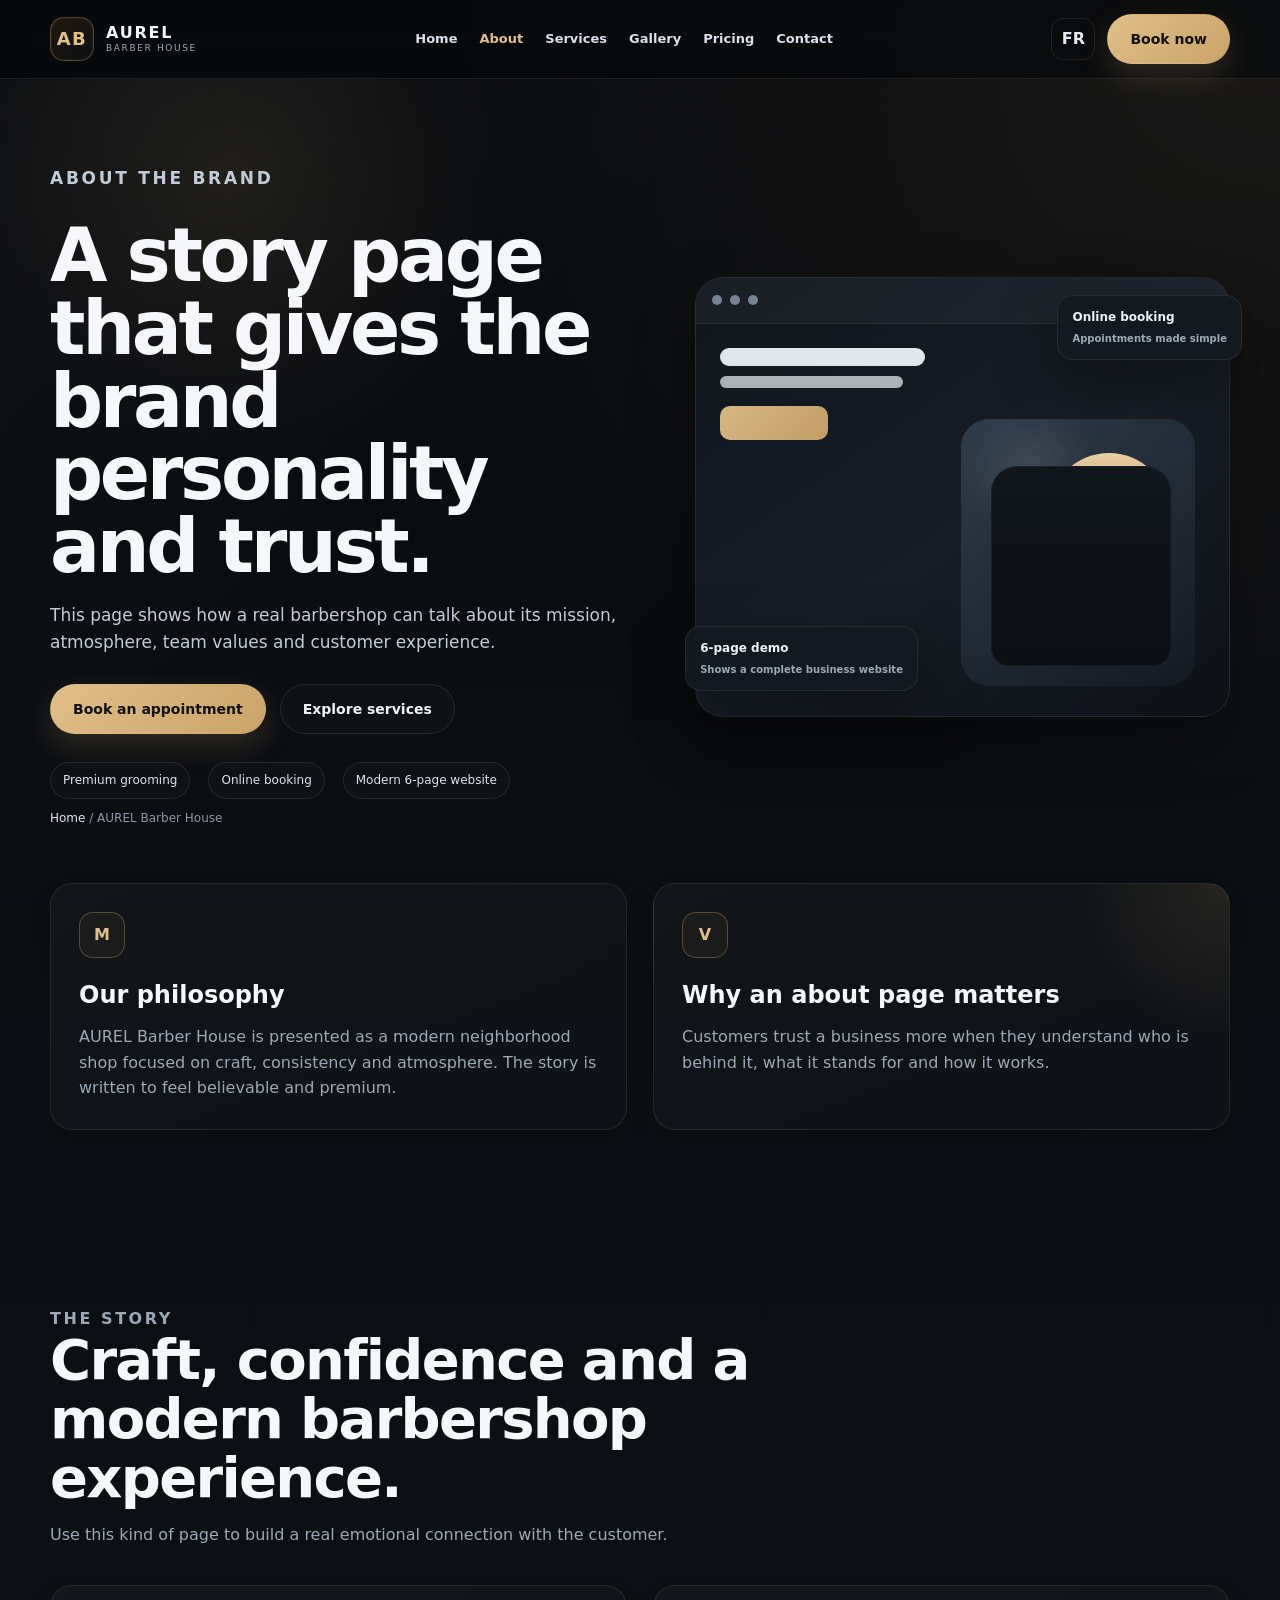
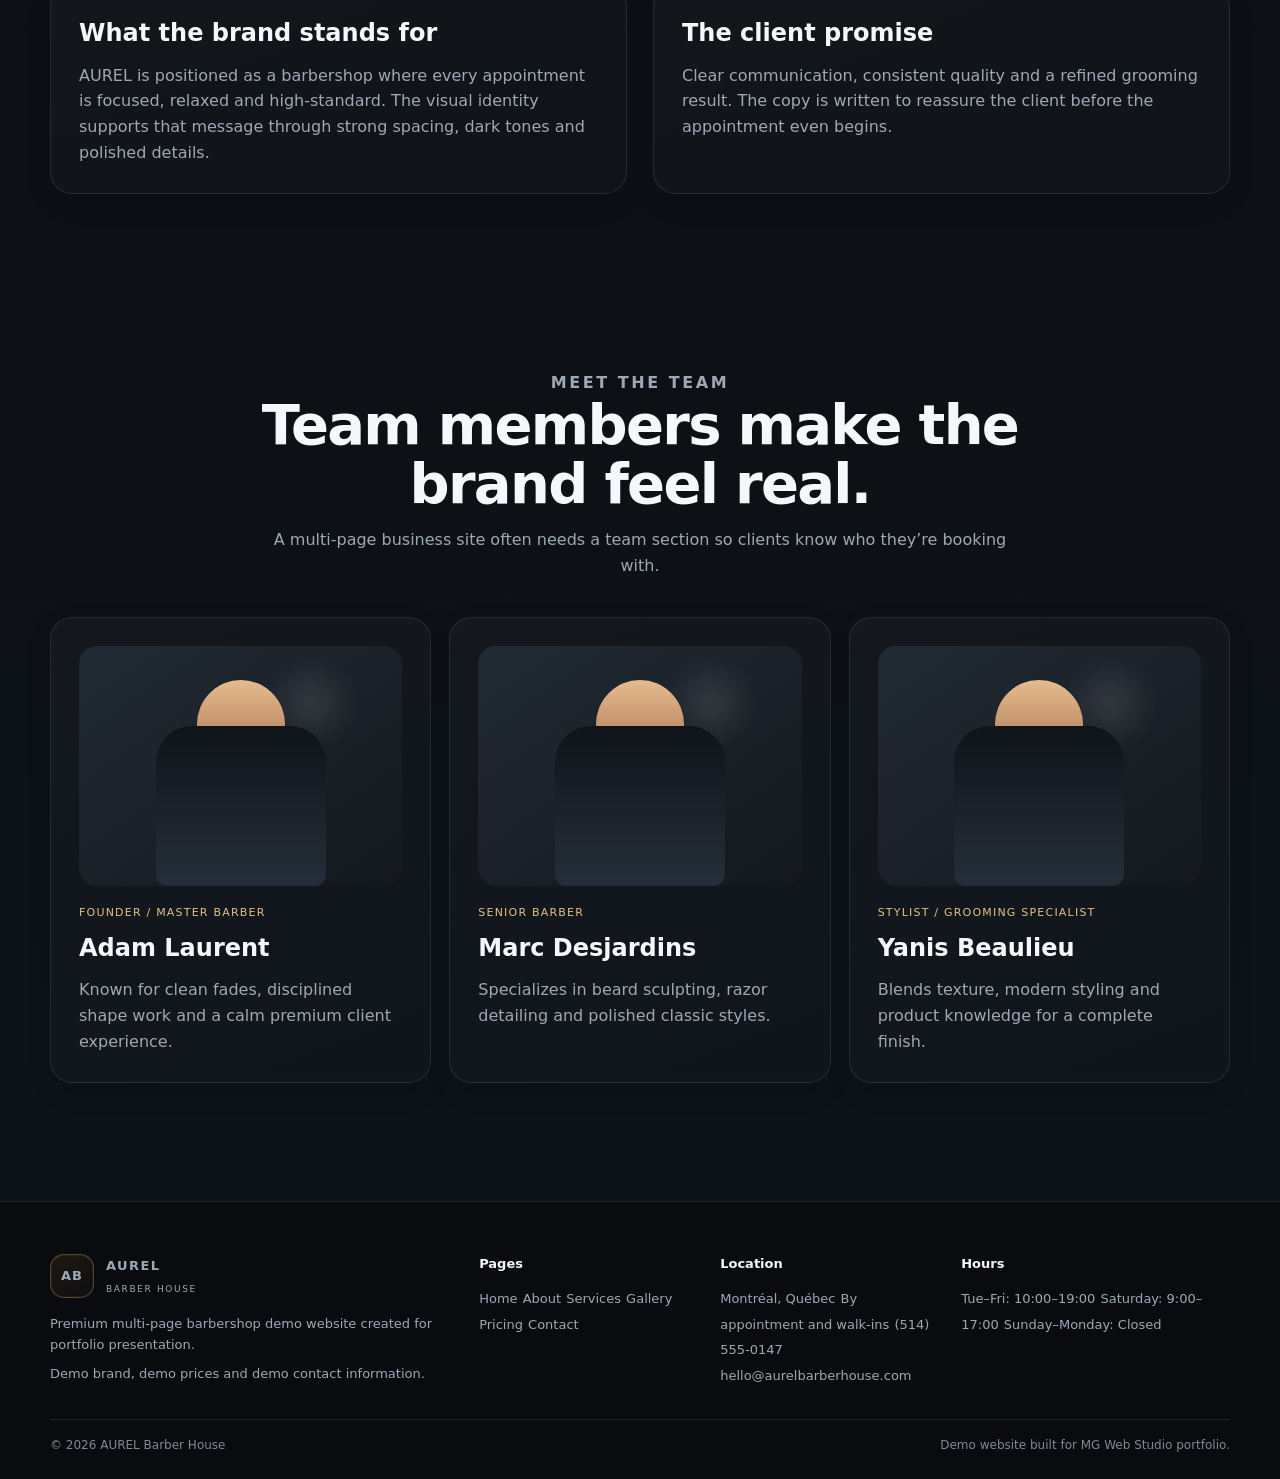
==== about.html @ 2289fd04 "Add files via upload" ====
<!doctype html>
<html lang="en" data-title-en="AUREL Barber House | About" data-title-fr="AUREL Barber House | À propos">
<head>
  <meta charset="utf-8" />
  <meta name="viewport" content="width=device-width, initial-scale=1" />
  <meta name="description" content="Premium multi-page barbershop demo website for portfolio presentation." />
  <title>AUREL Barber House | About</title>
  <link rel="stylesheet" href="styles.css" />
</head>
<body>
  
<header class="site-header">
  <div class="container nav-wrap">
    <a href="index.html" class="brand" aria-label="AUREL Barber House home">
      <span class="brand-mark">AB</span>
      <span class="brand-copy">
        <strong>AUREL</strong>
        <small data-en="BARBER HOUSE" data-fr="BARBER HOUSE">BARBER HOUSE</small>
      </span>
    </a>

    <button class="menu-btn" type="button" aria-label="Open menu" aria-expanded="false">
      <span></span><span></span><span></span>
    </button>

    <nav class="main-nav">
      <a href="index.html" class="" data-en="Home" data-fr="Accueil">Home</a>
      <a href="about.html" class="active" data-en="About" data-fr="À propos">About</a>
      <a href="services.html" class="" data-en="Services" data-fr="Services">Services</a>
      <a href="gallery.html" class="" data-en="Gallery" data-fr="Galerie">Gallery</a>
      <a href="pricing.html" class="" data-en="Pricing" data-fr="Tarifs">Pricing</a>
      <a href="contact.html" class="" data-en="Contact" data-fr="Contact">Contact</a>
    </nav>

    <div class="header-actions">
      <button class="lang-btn" type="button" aria-label="Switch language">FR</button>
      <a href="contact.html" class="btn btn-primary" data-en="Book now" data-fr="Réserver">Book now</a>
    </div>
  </div>
</header>


  <section class="page-hero">
    <div class="container">
      <div class="hero-grid">
        <div class="hero-copy reveal">
          <p class="eyebrow" data-en="About the brand" data-fr="À propos de la marque">About the brand</p>
          <h1 data-en="A story page that gives the brand personality and trust." data-fr="Une page d’histoire qui donne de la personnalité et de la confiance à la marque.">A story page that gives the brand personality and trust.</h1>
          <p data-en="This page shows how a real barbershop can talk about its mission, atmosphere, team values and customer experience." data-fr="Cette page montre comment un vrai barbershop peut parler de sa mission, de son ambiance, des valeurs de son équipe et de l’expérience client.">This page shows how a real barbershop can talk about its mission, atmosphere, team values and customer experience.</p>
          <div class="hero-actions">
            <a href="contact.html" class="btn btn-primary" data-en="Book an appointment" data-fr="Prendre rendez-vous">Book an appointment</a>
            <a href="services.html" class="btn btn-secondary" data-en="Explore services" data-fr="Voir les services">Explore services</a>
          </div>
          <div class="trust-strip">
            <span data-en="Premium grooming" data-fr="Soins premium">Premium grooming</span>
            <span data-en="Online booking" data-fr="Réservation en ligne">Online booking</span>
            <span data-en="Modern 6-page website" data-fr="Site moderne en 6 pages">Modern 6-page website</span>
          </div>
          <div class="breadcrumb"><a href="index.html" data-en="Home" data-fr="Accueil">Home</a> / <span>AUREL Barber House</span></div>
        </div>
        
<div class="hero-visual reveal">
  <div class="hero-card">
    <div class="browser-top"><i></i><i></i><i></i></div>
    <div class="barber-hero-scene">
      <div class="preview-headline">
        <b></b><b></b><i></i>
      </div>
      <div class="barber-chair"></div>
    </div>
  </div>
  <div class="hero-floating float-one">
    <span data-en="Online booking" data-fr="Réservation en ligne">Online booking</span>
    <small data-en="Appointments made simple" data-fr="Prise de rendez-vous simplifiée">Appointments made simple</small>
  </div>
  <div class="hero-floating float-two">
    <span data-en="6-page demo" data-fr="Démo 6 pages">6-page demo</span>
    <small data-en="Shows a complete business website" data-fr="Montre un site complet d’entreprise">Shows a complete business website</small>
  </div>
</div>

      </div>
    </div>
  </section>

  
<section class="section page-intro">
  <div class="container">
    <div class="grid-2">
      <div class="card reveal">
        <div class="icon">M</div>
        <h3 data-en="Our philosophy" data-fr="Notre philosophie">Our philosophy</h3>
        <p data-en="AUREL Barber House is presented as a modern neighborhood shop focused on craft, consistency and atmosphere. The story is written to feel believable and premium."
           data-fr="AUREL Barber House est présenté comme un salon de quartier moderne axé sur le savoir-faire, la constance et l’ambiance. L’histoire est écrite pour paraître crédible et premium.">
           AUREL Barber House is presented as a modern neighborhood shop focused on craft, consistency and atmosphere. The story is written to feel believable and premium.
        </p>
      </div>
      <div class="card highlight-card reveal">
        <div class="icon">V</div>
        <h3 data-en="Why an about page matters" data-fr="Pourquoi la page À propos est importante">Why an about page matters</h3>
        <p data-en="Customers trust a business more when they understand who is behind it, what it stands for and how it works."
           data-fr="Les clients font davantage confiance à une entreprise lorsqu’ils comprennent qui est derrière, ce qu’elle défend et comment elle fonctionne.">
           Customers trust a business more when they understand who is behind it, what it stands for and how it works.
        </p>
      </div>
    </div>
  </div>
</section>

<section class="section">
  <div class="container">
    <div class="section-heading reveal">
      <p class="eyebrow" data-en="The story" data-fr="L’histoire">The story</p>
      <h2 data-en="Craft, confidence and a modern barbershop experience." data-fr="Savoir-faire, confiance et expérience de barbershop moderne.">Craft, confidence and a modern barbershop experience.</h2>
      <p data-en="Use this kind of page to build a real emotional connection with the customer."
         data-fr="Utilisez ce type de page pour créer une vraie connexion émotionnelle avec le client.">
         Use this kind of page to build a real emotional connection with the customer.
      </p>
    </div>
    <div class="grid-2">
      <div class="card reveal">
        <h3 data-en="What the brand stands for" data-fr="Ce que représente la marque">What the brand stands for</h3>
        <p data-en="AUREL is positioned as a barbershop where every appointment is focused, relaxed and high-standard. The visual identity supports that message through strong spacing, dark tones and polished details."
           data-fr="AUREL est positionné comme un barbershop où chaque rendez-vous est concentré, détendu et haut de gamme. L’identité visuelle soutient ce message grâce à des espacements soignés, des tons sombres et des détails raffinés.">
           AUREL is positioned as a barbershop where every appointment is focused, relaxed and high-standard. The visual identity supports that message through strong spacing, dark tones and polished details.
        </p>
      </div>
      <div class="card reveal">
        <h3 data-en="The client promise" data-fr="La promesse client">The client promise</h3>
        <p data-en="Clear communication, consistent quality and a refined grooming result. The copy is written to reassure the client before the appointment even begins."
           data-fr="Communication claire, qualité constante et résultat soigné. Le texte est rédigé pour rassurer le client avant même que le rendez-vous commence.">
           Clear communication, consistent quality and a refined grooming result. The copy is written to reassure the client before the appointment even begins.
        </p>
      </div>
    </div>
  </div>
</section>

<section class="section">
  <div class="container">
    <div class="section-heading center reveal">
      <p class="eyebrow" data-en="Meet the team" data-fr="Rencontrez l’équipe">Meet the team</p>
      <h2 data-en="Team members make the brand feel real." data-fr="Les membres de l’équipe rendent la marque plus réelle.">Team members make the brand feel real.</h2>
      <p data-en="A multi-page business site often needs a team section so clients know who they’re booking with."
         data-fr="Un site d’entreprise multi-pages a souvent besoin d’une section équipe afin que les clients sachent avec qui ils réservent.">
         A multi-page business site often needs a team section so clients know who they’re booking with.
      </p>
    </div>
    <div class="team-grid">
      <div class="card team-card reveal">
        <div class="portrait"></div>
        <span class="member-role" data-en="Founder / Master Barber" data-fr="Fondateur / Barbier maître">Founder / Master Barber</span>
        <h3>Adam Laurent</h3>
        <p data-en="Known for clean fades, disciplined shape work and a calm premium client experience."
           data-fr="Connu pour ses dégradés nets, son travail de forme rigoureux et une expérience client premium et calme.">Known for clean fades, disciplined shape work and a calm premium client experience.</p>
      </div>
      <div class="card team-card reveal">
        <div class="portrait"></div>
        <span class="member-role" data-en="Senior Barber" data-fr="Barbier senior">Senior Barber</span>
        <h3>Marc Desjardins</h3>
        <p data-en="Specializes in beard sculpting, razor detailing and polished classic styles."
           data-fr="Spécialisé dans la sculpture de barbe, le détail au rasoir et les styles classiques soignés.">Specializes in beard sculpting, razor detailing and polished classic styles.</p>
      </div>
      <div class="card team-card reveal">
        <div class="portrait"></div>
        <span class="member-role" data-en="Stylist / Grooming Specialist" data-fr="Styliste / Spécialiste grooming">Stylist / Grooming Specialist</span>
        <h3>Yanis Beaulieu</h3>
        <p data-en="Blends texture, modern styling and product knowledge for a complete finish."
           data-fr="Associe texture, styling moderne et connaissance des produits pour une finition complète.">Blends texture, modern styling and product knowledge for a complete finish.</p>
      </div>
    </div>
  </div>
</section>


  
<footer class="site-footer">
  <div class="container footer-grid">
    <div>
      <a href="index.html" class="brand">
        <span class="brand-mark">AB</span>
        <span class="brand-copy">
          <strong>AUREL</strong>
          <small data-en="BARBER HOUSE" data-fr="BARBER HOUSE">BARBER HOUSE</small>
        </span>
      </a>
      <p data-en="Premium multi-page barbershop demo website created for portfolio presentation." data-fr="Site démo premium multi-pages pour barbershop, créé pour une présentation de portfolio.">Premium multi-page barbershop demo website created for portfolio presentation.</p>
      <p class="demo-note" data-en="Demo brand, demo prices and demo contact information." data-fr="Marque, tarifs et coordonnées fictifs pour cette démonstration.">Demo brand, demo prices and demo contact information.</p>
    </div>
    <div>
      <strong data-en="Pages" data-fr="Pages">Pages</strong>
      <a href="index.html" data-en="Home" data-fr="Accueil">Home</a>
      <a href="about.html" data-en="About" data-fr="À propos">About</a>
      <a href="services.html" data-en="Services" data-fr="Services">Services</a>
      <a href="gallery.html" data-en="Gallery" data-fr="Galerie">Gallery</a>
      <a href="pricing.html" data-en="Pricing" data-fr="Tarifs">Pricing</a>
      <a href="contact.html" data-en="Contact" data-fr="Contact">Contact</a>
    </div>
    <div>
      <strong data-en="Location" data-fr="Emplacement">Location</strong>
      <span data-en="Montréal, Québec" data-fr="Montréal, Québec">Montréal, Québec</span>
      <span data-en="By appointment and walk-ins" data-fr="Sur rendez-vous et sans rendez-vous">By appointment and walk-ins</span>
      <span>(514) 555-0147</span>
      <span>hello@aurelbarberhouse.com</span>
    </div>
    <div>
      <strong data-en="Hours" data-fr="Heures">Hours</strong>
      <span data-en="Tue–Fri: 10:00–19:00" data-fr="Mar–Ven : 10 h–19 h">Tue–Fri: 10:00–19:00</span>
      <span data-en="Saturday: 9:00–17:00" data-fr="Samedi : 9 h–17 h">Saturday: 9:00–17:00</span>
      <span data-en="Sunday–Monday: Closed" data-fr="Dimanche–Lundi : Fermé">Sunday–Monday: Closed</span>
    </div>
  </div>
  <div class="container footer-bottom">
    <span>© <span id="year"></span> AUREL Barber House</span>
    <span data-en="Demo website built for MG Web Studio portfolio." data-fr="Site démo créé pour le portfolio de MG Web Studio.">Demo website built for MG Web Studio portfolio.</span>
  </div>
</footer>

  <script src="script.js"></script>
</body>
</html>
---- styles.css ----
:root{
  --bg:#0b0d10;
  --bg-2:#11151a;
  --panel:#141a20;
  --panel-2:#182029;
  --text:#f5f7fa;
  --muted:#9da8b6;
  --line:rgba(255,255,255,.09);
  --gold:#c9a46a;
  --gold-2:#e1bf88;
  --accent:#7dd3c7;
  --danger:#ff8a8a;
  --radius:22px;
  --shadow:0 24px 60px rgba(0,0,0,.35);
  --max:1180px;
}
*{box-sizing:border-box}
html{scroll-behavior:smooth}
body{
  margin:0;
  background:
    radial-gradient(circle at top right, rgba(201,164,106,.09), transparent 25%),
    linear-gradient(180deg,#090b0e,#0f141a);
  color:var(--text);
  font-family:Inter, ui-sans-serif, system-ui, -apple-system, Segoe UI, Roboto, Arial, sans-serif;
  line-height:1.6;
}
a{color:inherit;text-decoration:none}
img{max-width:100%;display:block}
button,input,textarea{font:inherit}
button{cursor:pointer}
.container{width:min(var(--max), calc(100% - 32px));margin:auto}
.eyebrow{
  display:inline-block;
  color:var(--gold-2);
  font-size:11px;
  font-weight:800;
  letter-spacing:.16em;
  text-transform:uppercase;
  margin-bottom:16px;
}
.section{
  padding:88px 0;
}
.section-heading{
  max-width:760px;
  margin-bottom:38px;
}
.section-heading.center{
  text-align:center;
  margin-left:auto;
  margin-right:auto;
}
.section-heading h2{
  margin:0 0 14px;
  font-size:clamp(34px,4.5vw,56px);
  line-height:1.05;
  letter-spacing:-.03em;
}
.section-heading p{
  margin:0;
  color:var(--muted);
  font-size:16px;
}
.lead{
  color:#cad2dc;
  font-size:17px;
}
.btn{
  display:inline-flex;
  align-items:center;
  justify-content:center;
  min-height:50px;
  padding:0 22px;
  border-radius:999px;
  font-size:14px;
  font-weight:800;
  transition:.22s ease;
  border:1px solid transparent;
}
.btn:hover{transform:translateY(-2px)}
.btn-primary{
  background:linear-gradient(135deg,var(--gold-2),var(--gold));
  color:#111;
  box-shadow:0 12px 30px rgba(201,164,106,.2);
}
.btn-secondary{
  background:rgba(255,255,255,.02);
  border-color:var(--line);
  color:#edf2f7;
}
.btn-secondary:hover{
  border-color:rgba(201,164,106,.45);
}
.site-header{
  position:sticky;
  top:0;
  z-index:999;
  background:rgba(7,9,12,.78);
  backdrop-filter:blur(18px);
  border-bottom:1px solid var(--line);
}
.nav-wrap{
  min-height:78px;
  display:flex;
  align-items:center;
  justify-content:space-between;
  gap:20px;
}
.brand{
  display:flex;
  align-items:center;
  gap:12px;
  min-width:0;
}
.brand-mark{
  width:44px;height:44px;
  border-radius:14px;
  display:grid;
  place-items:center;
  background:linear-gradient(145deg,#201810,#0d0f12);
  border:1px solid rgba(201,164,106,.35);
  color:var(--gold-2);
  font-weight:900;
  font-size:18px;
  letter-spacing:.08em;
  box-shadow:inset 0 0 0 1px rgba(255,255,255,.04);
}
.brand-copy{
  display:grid;
  gap:3px;
  line-height:1;
}
.brand-copy strong{
  font-size:16px;
  letter-spacing:.11em;
}
.brand-copy small{
  color:var(--muted);
  font-size:9px;
  letter-spacing:.18em;
  text-transform:uppercase;
}
.main-nav{
  display:flex;
  align-items:center;
  gap:22px;
}
.main-nav a{
  font-size:13px;
  font-weight:700;
  color:#d8e0ea;
}
.main-nav a.active,
.main-nav a:hover{
  color:var(--gold-2);
}
.header-actions{
  display:flex;
  align-items:center;
  gap:12px;
}
.lang-btn{
  min-width:44px;
  height:42px;
  border-radius:12px;
  border:1px solid var(--line);
  background:transparent;
  color:#e5ecf4;
  font-weight:800;
}
.menu-btn{
  display:none;
  border:0;
  background:none;
  padding:8px;
}
.menu-btn span{
  display:block;
  width:24px;
  height:2px;
  background:#fff;
  margin:5px 0;
}
.page-hero{
  position:relative;
  overflow:hidden;
  padding:86px 0 54px;
}
.page-hero::before{
  content:"";
  position:absolute;
  inset:0;
  background:
    radial-gradient(circle at 18% 12%, rgba(201,164,106,.11), transparent 22%),
    linear-gradient(135deg, rgba(255,255,255,.02), transparent 40%);
  pointer-events:none;
}
.page-hero .container{
  position:relative;
  z-index:2;
}
.hero-grid{
  display:grid;
  grid-template-columns:1.06fr .94fr;
  gap:42px;
  align-items:center;
}
.hero-copy h1{
  margin:0 0 18px;
  font-size:clamp(46px,5.8vw,78px);
  line-height:.98;
  letter-spacing:-.045em;
}
.hero-copy p{
  margin:0 0 28px;
  color:#c2ccd7;
  font-size:17px;
  max-width:640px;
}
.hero-actions{
  display:flex;
  gap:14px;
  flex-wrap:wrap;
  margin-bottom:28px;
}
.trust-strip{
  display:flex;
  gap:18px;
  flex-wrap:wrap;
}
.trust-strip span{
  color:#dae2ea;
  font-size:12px;
  padding:8px 12px;
  border-radius:999px;
  border:1px solid var(--line);
  background:rgba(255,255,255,.02);
}
.hero-visual{
  position:relative;
  min-height:440px;
}
.hero-card{
  position:absolute;
  inset:0;
  border-radius:28px;
  overflow:hidden;
  border:1px solid rgba(255,255,255,.08);
  background:linear-gradient(145deg,#11161d,#171d26 55%,#0d1116);
  box-shadow:var(--shadow);
}
.browser-top{
  height:46px;
  display:flex;
  align-items:center;
  gap:8px;
  padding:0 16px;
  background:rgba(255,255,255,.04);
  border-bottom:1px solid rgba(255,255,255,.05);
}
.browser-top i{
  width:10px;height:10px;border-radius:50%;background:#778395;
}
.barber-hero-scene{
  position:absolute;
  inset:46px 0 0 0;
  padding:24px;
}
.preview-headline{
  display:grid;
  gap:10px;
  max-width:46%;
}
.preview-headline b,
.preview-headline i{
  display:block;
  border-radius:10px;
  background:#edf2f7;
  opacity:.95;
}
.preview-headline b:nth-child(1){height:18px;width:92%}
.preview-headline b:nth-child(2){height:12px;width:82%;opacity:.7}
.preview-headline i{height:34px;width:108px;background:linear-gradient(135deg,var(--gold-2),var(--gold));margin-top:8px}
.barber-chair{
  position:absolute;
  right:34px;
  bottom:30px;
  width:44%;
  height:68%;
  border-radius:28px;
  background:
    radial-gradient(circle at 30% 20%, rgba(255,255,255,.10), transparent 25%),
    linear-gradient(145deg,#2f3c4b,#141a22);
  overflow:hidden;
}
.barber-chair::before{
  content:"";
  position:absolute;
  width:120px;height:120px;border-radius:50%;
  top:34px;right:26px;
  background:linear-gradient(180deg,#ead0a5,#bc9265 48%,#49352a);
}
.barber-chair::after{
  content:"";
  position:absolute;
  width:180px;height:200px;
  left:30px;bottom:20px;
  background:linear-gradient(180deg,#11161d,#0b0f14);
  border-radius:26px 26px 18px 18px;
  box-shadow:inset 0 0 0 1px rgba(255,255,255,.04);
}
.hero-floating{
  position:absolute;
  z-index:3;
  padding:12px 14px;
  border-radius:16px;
  border:1px solid rgba(255,255,255,.08);
  background:rgba(20,26,32,.94);
  box-shadow:var(--shadow);
  font-size:12px;
  font-weight:800;
  color:#eef3f8;
}
.hero-floating small{
  display:block;
  margin-top:4px;
  font-size:10px;
  font-weight:600;
  color:var(--muted);
}
.float-one{top:18px;right:-12px}
.float-two{left:-10px;bottom:26px}
.page-intro{
  padding-top:0;
}
.grid-2{
  display:grid;
  grid-template-columns:1fr 1fr;
  gap:26px;
}
.card{
  padding:28px;
  border-radius:var(--radius);
  background:linear-gradient(160deg,rgba(255,255,255,.03),rgba(255,255,255,.015));
  border:1px solid var(--line);
  box-shadow:0 10px 24px rgba(0,0,0,.14);
}
.highlight-card{
  background:
    radial-gradient(circle at top right, rgba(201,164,106,.12), transparent 25%),
    linear-gradient(160deg,rgba(255,255,255,.03),rgba(255,255,255,.015));
}
.icon{
  width:46px;height:46px;border-radius:14px;
  display:grid;place-items:center;
  color:var(--gold-2);
  border:1px solid rgba(201,164,106,.35);
  background:rgba(201,164,106,.06);
  margin-bottom:18px;
  font-weight:900;
}
.card h3{
  margin:0 0 10px;
  font-size:24px;
}
.card p{
  margin:0;
  color:var(--muted);
}
.feature-grid{
  display:grid;
  grid-template-columns:repeat(3,1fr);
  gap:18px;
}
.service-grid, .gallery-grid, .pricing-grid, .team-grid, .review-grid, .stat-grid{
  display:grid;
  gap:18px;
}
.service-grid{grid-template-columns:repeat(3,1fr)}
.gallery-grid{grid-template-columns:repeat(3,1fr)}
.gallery-tile{
  min-height:240px;
  border-radius:22px;
  overflow:hidden;
  border:1px solid var(--line);
  background:linear-gradient(145deg,#151b22,#1f2730);
  position:relative;
}
.gallery-tile::before{
  content:"";
  position:absolute;
  inset:0;
  background:
    radial-gradient(circle at 74% 20%, rgba(201,164,106,.18), transparent 16%),
    linear-gradient(135deg, transparent 35%, rgba(255,255,255,.05), transparent 60%);
}
.gallery-tile .scene{
  position:absolute; inset:0; padding:22px;
}
.gallery-tile .scene .hair{
  position:absolute; top:36px; right:42px; width:84px; height:84px; border-radius:50%;
  background:linear-gradient(180deg,#18120f,#36261d);
}
.gallery-tile .scene .face{
  position:absolute; top:78px; right:54px; width:60px; height:86px; border-radius:32px;
  background:linear-gradient(180deg,#ebc49a,#b77f59);
}
.gallery-tile .scene .cape{
  position:absolute; bottom:20px; right:20px; width:150px; height:140px; border-radius:30px 30px 16px 16px;
  background:linear-gradient(180deg,#0f1318,#293341);
}
.gallery-tile .label{
  position:absolute;left:18px;bottom:18px;z-index:2;
  padding:8px 10px;border-radius:999px;
  font-size:10px;font-weight:800;letter-spacing:.1em;text-transform:uppercase;
  border:1px solid rgba(255,255,255,.08);
  background:rgba(12,15,19,.72);
}
.service-card h3,
.team-card h3,
.review-card h3,
.price-card h3{
  margin:0 0 10px;
  font-size:24px;
}
.service-card ul,
.price-card ul{
  list-style:none;padding:0;margin:16px 0 0;
}
.service-card li,
.price-card li{
  padding:9px 0;
  border-bottom:1px solid var(--line);
  color:#d7dee7;
  font-size:14px;
}
.service-card li::before,
.price-card li::before{
  content:"✓";
  color:var(--gold-2);
  margin-right:8px;
}
.pricing-grid{grid-template-columns:repeat(3,1fr)}
.price-card{
  position:relative;
  padding:32px 28px;
  border-radius:24px;
  border:1px solid var(--line);
  background:linear-gradient(180deg,#11161d,#151c24);
}
.price-card.featured{
  border-color:rgba(201,164,106,.45);
  background:
    radial-gradient(circle at top right, rgba(201,164,106,.12), transparent 30%),
    linear-gradient(180deg,#12171f,#161d26);
}
.popular{
  position:absolute;
  top:18px;right:18px;
  font-size:9px;
  letter-spacing:.1em;
  font-weight:900;
  padding:6px 8px;
  border-radius:999px;
  color:#121212;
  background:var(--gold-2);
}
.price{
  display:flex;
  align-items:flex-end;
  gap:8px;
  margin-bottom:16px;
}
.price strong{font-size:42px;line-height:1}
.price span{font-size:12px;color:var(--muted);padding-bottom:7px}
.team-grid{grid-template-columns:repeat(3,1fr)}
.team-card .portrait{
  height:240px;
  border-radius:18px;
  margin-bottom:18px;
  background:
    radial-gradient(circle at 72% 24%, rgba(255,255,255,.10), transparent 16%),
    linear-gradient(145deg,#212a34,#14181d);
  position:relative;
  overflow:hidden;
}
.team-card .portrait::before{
  content:"";
  position:absolute; top:34px; left:50%; transform:translateX(-50%);
  width:88px;height:88px;border-radius:50%;
  background:linear-gradient(180deg,#e6bb90,#a66f4a);
}
.team-card .portrait::after{
  content:"";
  position:absolute; bottom:0; left:50%; transform:translateX(-50%);
  width:170px; height:160px; border-radius:36px 36px 12px 12px;
  background:linear-gradient(180deg,#0f141a,#252e39);
}
.member-role{
  display:block;
  color:var(--gold-2);
  font-size:11px;
  text-transform:uppercase;
  letter-spacing:.11em;
  margin-bottom:8px;
}
.review-grid{grid-template-columns:repeat(3,1fr)}
.review-card .stars{
  color:var(--gold-2);
  letter-spacing:.18em;
  font-size:12px;
  margin-bottom:16px;
}
.review-card p{
  color:#d7dee7;
}
.faq{
  display:grid;
  gap:10px;
}
details{
  border:1px solid var(--line);
  border-radius:18px;
  background:rgba(255,255,255,.02);
  padding:0 18px;
}
summary{
  list-style:none;
  cursor:pointer;
  padding:18px 28px 18px 0;
  position:relative;
  font-weight:800;
}
summary::-webkit-details-marker{display:none}
summary::after{
  content:"+";
  position:absolute;
  right:0;
  top:16px;
  color:var(--gold-2);
  font-size:22px;
}
details[open] summary::after{content:"–"}
details p{
  margin:0 0 18px;
  color:var(--muted);
}
.contact-grid{
  display:grid;
  grid-template-columns:.9fr 1.1fr;
  gap:28px;
}
.contact-form{
  padding:28px;
  border-radius:24px;
  border:1px solid var(--line);
  background:linear-gradient(180deg,#121921,#131b24);
}
.contact-form label{
  display:grid;
  gap:8px;
  margin-bottom:14px;
}
.contact-form span{
  font-size:12px;
  font-weight:800;
  text-transform:uppercase;
  letter-spacing:.1em;
  color:#d7dee7;
}
.contact-form input,
.contact-form select,
.contact-form textarea{
  width:100%;
  background:#0d141d;
  color:#fff;
  border:1px solid rgba(255,255,255,.09);
  border-radius:14px;
  padding:14px 15px;
  outline:none;
}
.contact-form input:focus,
.contact-form select:focus,
.contact-form textarea:focus{
  border-color:rgba(201,164,106,.5);
  box-shadow:0 0 0 3px rgba(201,164,106,.08);
}
.contact-form textarea{
  min-height:140px;
  resize:none;
}
.form-row{
  display:grid;
  grid-template-columns:1fr 1fr;
  gap:14px;
}
.form-status{
  margin-top:12px;
  min-height:22px;
  font-weight:700;
  font-size:13px;
}
.form-status.success{color:#9ce8c6}
.form-status.error{color:#ffb0b0}
.info-stack{
  display:grid;
  gap:16px;
}
.info-box{
  padding:24px;
  border-radius:22px;
  border:1px solid var(--line);
  background:linear-gradient(160deg,rgba(255,255,255,.03),rgba(255,255,255,.015));
}
.info-box strong{
  display:block;
  margin-bottom:8px;
  font-size:18px;
}
.info-box p, .info-box a{
  color:var(--muted);
}
.stat-grid{
  grid-template-columns:repeat(4,1fr);
}
.stat{
  text-align:center;
  padding:26px 18px;
  border-radius:22px;
  border:1px solid var(--line);
  background:linear-gradient(160deg,rgba(255,255,255,.03),rgba(255,255,255,.015));
}
.stat strong{
  display:block;
  font-size:34px;
  color:var(--gold-2);
  margin-bottom:6px;
}
.stat span{
  font-size:12px;
  color:var(--muted);
}
.cta-band{
  padding:30px;
  border-radius:28px;
  border:1px solid rgba(201,164,106,.28);
  background:
    radial-gradient(circle at top right, rgba(201,164,106,.12), transparent 22%),
    linear-gradient(145deg,#131922,#1b232d);
  display:flex;
  justify-content:space-between;
  align-items:center;
  gap:20px;
}
.cta-band h3{
  margin:0 0 8px;
  font-size:34px;
  line-height:1.05;
}
.cta-band p{
  margin:0;
  color:var(--muted);
}
.site-footer{
  margin-top:30px;
  padding:52px 0 24px;
  border-top:1px solid var(--line);
  background:#090b0e;
}
.footer-grid{
  display:grid;
  grid-template-columns:1.5fr .8fr .8fr 1fr;
  gap:26px;
}
.footer-grid strong{
  display:block;
  margin-bottom:10px;
  font-size:13px;
}
.footer-grid a,
.footer-grid span,
.footer-grid p{
  color:var(--muted);
  font-size:13px;
  margin:0 0 8px;
}
.footer-bottom{
  margin-top:26px;
  padding-top:16px;
  border-top:1px solid var(--line);
  display:flex;
  justify-content:space-between;
  gap:16px;
  flex-wrap:wrap;
  color:#7f8997;
  font-size:12px;
}
.reveal{
  opacity:0;
  transform:translateY(18px);
  transition:opacity .65s ease, transform .65s ease;
}
.reveal.visible{
  opacity:1;
  transform:none;
}
.demo-note{
  color:#93a1b3;
  font-size:12px;
}
.breadcrumb{
  margin-top:10px;
  font-size:12px;
  color:#8e98a6;
}
.breadcrumb a{color:#dce6f0}
@media (max-width: 1020px){
  .hero-grid,.contact-grid,.grid-2{grid-template-columns:1fr}
  .feature-grid,.service-grid,.gallery-grid,.pricing-grid,.team-grid,.review-grid,.stat-grid{grid-template-columns:1fr 1fr}
  .footer-grid{grid-template-columns:1fr 1fr}
  .hero-visual{min-height:400px}
}
@media (max-width: 780px){
  .main-nav{
    position:absolute;
    top:78px;
    left:16px; right:16px;
    background:#11161c;
    border:1px solid var(--line);
    border-radius:20px;
    padding:16px;
    flex-direction:column;
    align-items:stretch;
    display:none;
    box-shadow:var(--shadow);
  }
  .main-nav.open{display:flex}
  .menu-btn{display:block}
  .header-actions .btn{display:none}
  .hero-copy h1{font-size:42px}
  .feature-grid,.service-grid,.gallery-grid,.pricing-grid,.team-grid,.review-grid,.stat-grid,.form-row{grid-template-columns:1fr}
  .hero-card{position:relative;height:390px}
  .hero-visual{min-height:auto}
  .footer-grid{grid-template-columns:1fr}
  .cta-band{flex-direction:column;align-items:flex-start}
}
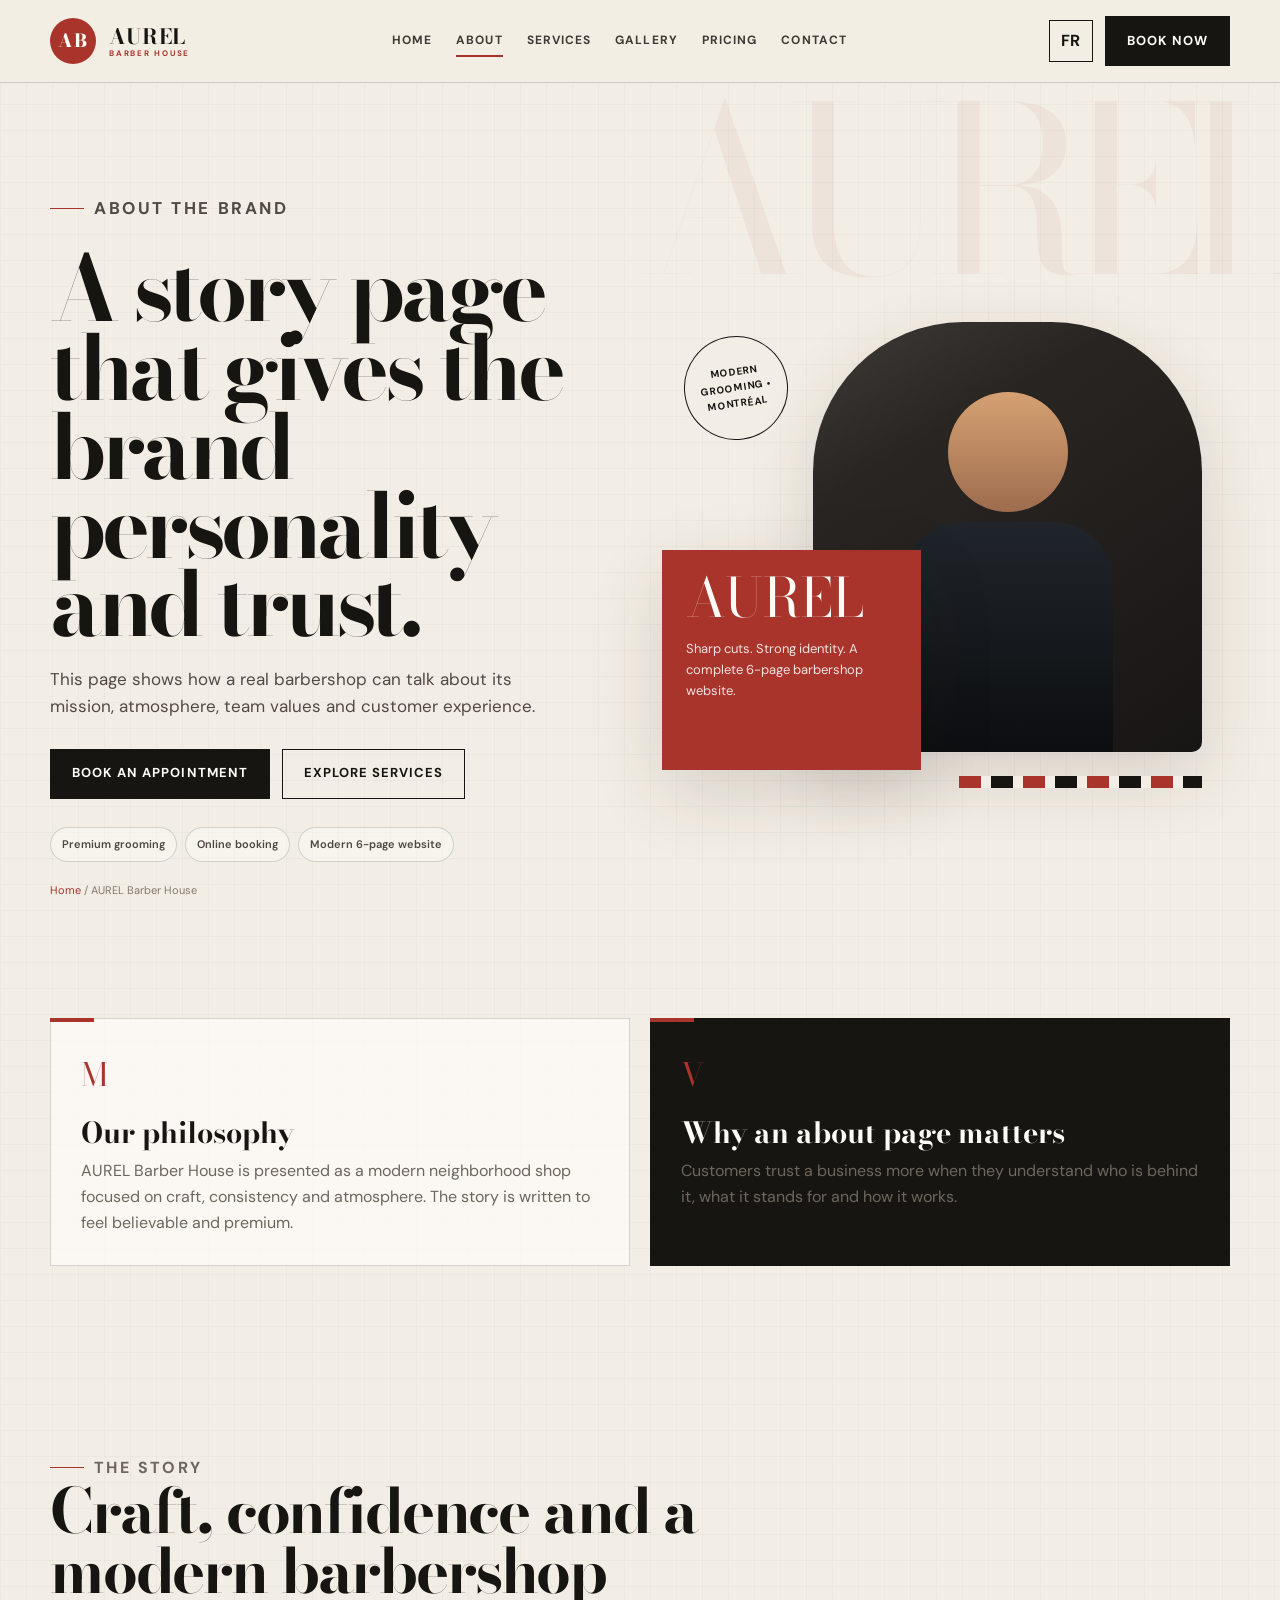
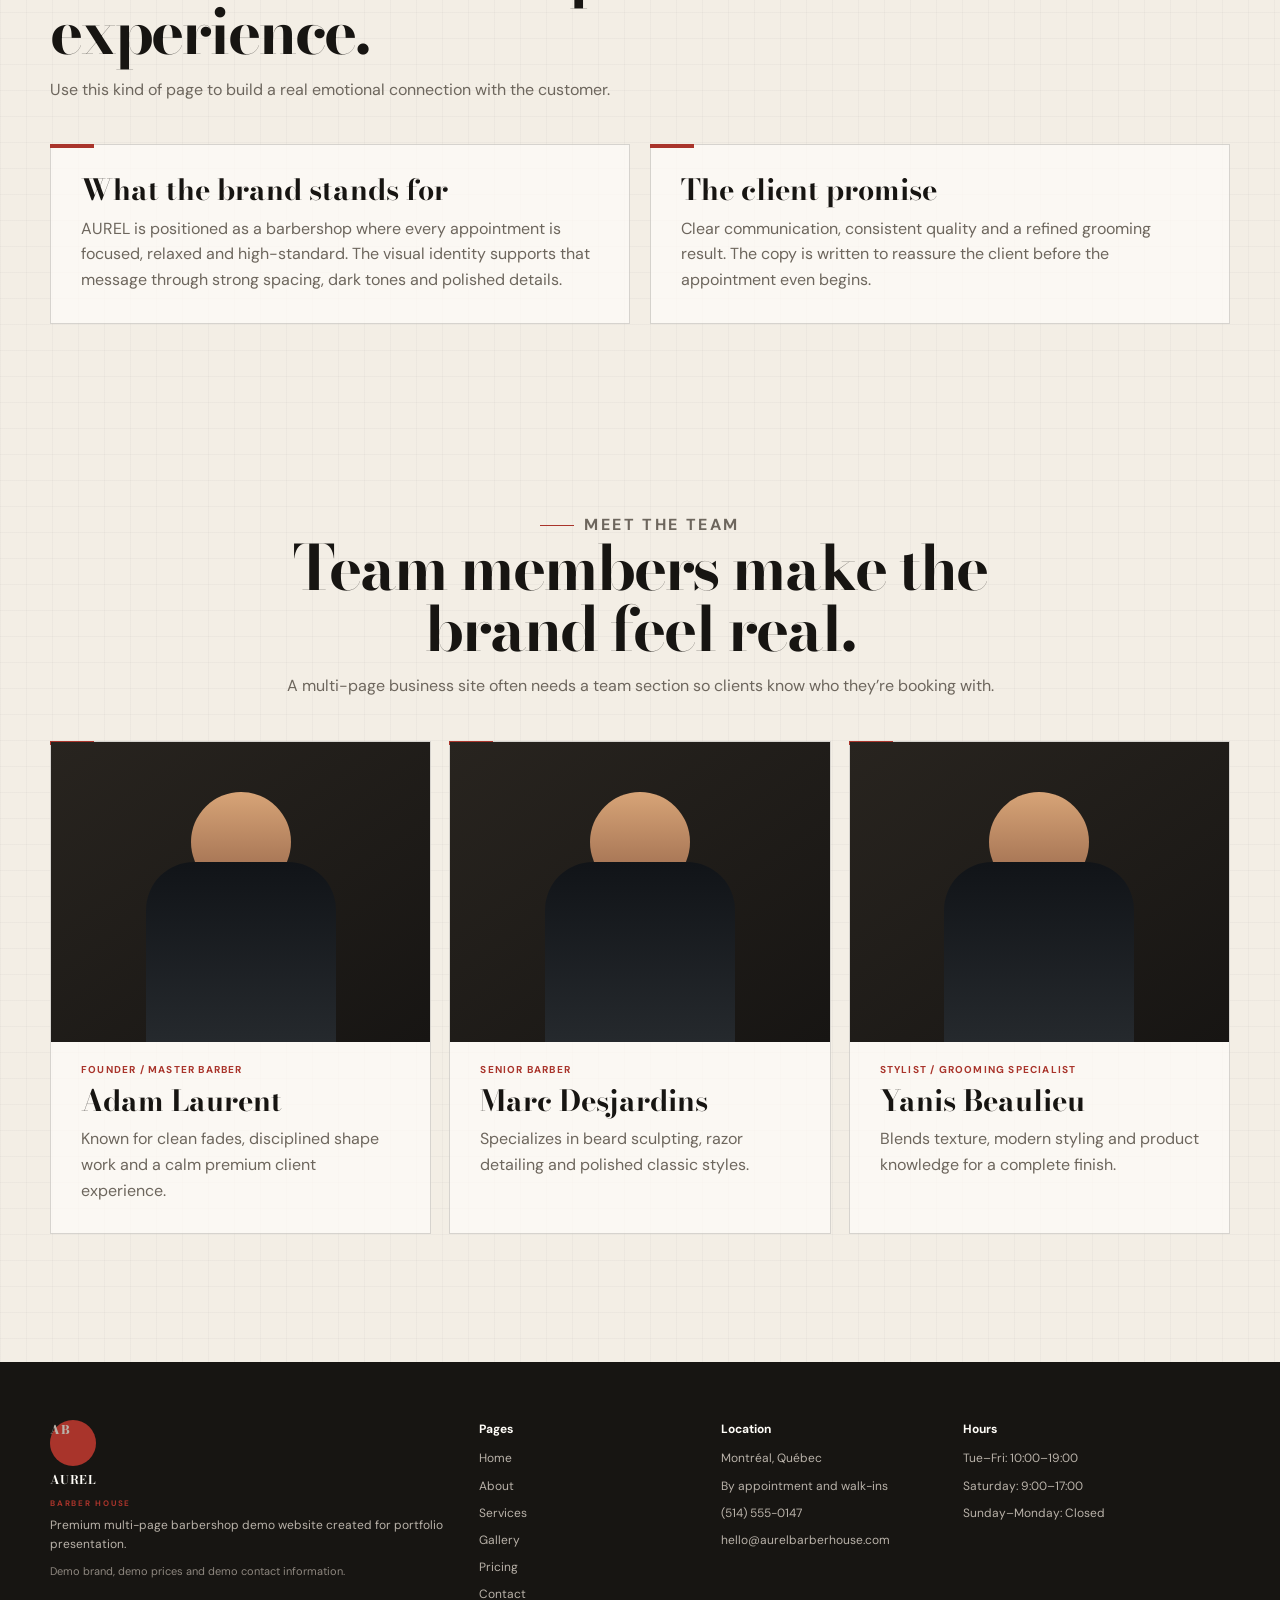
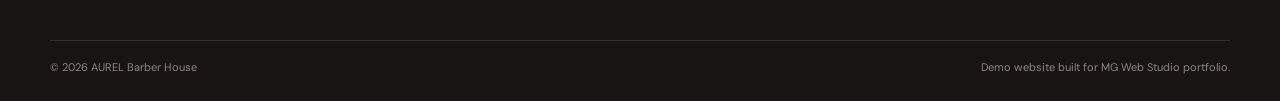
==== commit 18117418: "Add files via upload" ====
--- a/about.html
+++ b/about.html
@@ -59,26 +59,21 @@
           <div class="breadcrumb"><a href="index.html" data-en="Home" data-fr="Accueil">Home</a> / <span>AUREL Barber House</span></div>
         </div>
         
+
 <div class="hero-visual reveal">
-  <div class="hero-card">
-    <div class="browser-top"><i></i><i></i><i></i></div>
-    <div class="barber-hero-scene">
-      <div class="preview-headline">
-        <b></b><b></b><i></i>
-      </div>
-      <div class="barber-chair"></div>
-    </div>
-  </div>
-  <div class="hero-floating float-one">
-    <span data-en="Online booking" data-fr="Réservation en ligne">Online booking</span>
-    <small data-en="Appointments made simple" data-fr="Prise de rendez-vous simplifiée">Appointments made simple</small>
-  </div>
-  <div class="hero-floating float-two">
-    <span data-en="6-page demo" data-fr="Démo 6 pages">6-page demo</span>
-    <small data-en="Shows a complete business website" data-fr="Montre un site complet d’entreprise">Shows a complete business website</small>
+  <div class="editorial-hero">
+    <div class="editorial-stamp" data-en="Modern grooming • Montréal" data-fr="Grooming moderne • Montréal">Modern grooming • Montréal</div>
+    <div class="editorial-photo"></div>
+    <div class="editorial-panel">
+      <span class="big">AUREL</span>
+      <p data-en="Sharp cuts. Strong identity. A complete 6-page barbershop website."
+         data-fr="Coupes nettes. Identité forte. Un site de barbershop complet en 6 pages.">
+         Sharp cuts. Strong identity. A complete 6-page barbershop website.
+      </p>
+    </div>
+    <div class="editorial-line"></div>
   </div>
 </div>
-
       </div>
     </div>
   </section>
--- a/styles.css
+++ b/styles.css
@@ -1,18 +1,16 @@
+
+@import url('https://fonts.googleapis.com/css2?family=Bodoni+Moda:opsz,wght@6..96,600;6..96,700;6..96,800&family=DM+Sans:wght@400;500;600;700&display=swap');
 
 :root{
-  --bg:#0b0d10;
-  --bg-2:#11151a;
-  --panel:#141a20;
-  --panel-2:#182029;
-  --text:#f5f7fa;
-  --muted:#9da8b6;
-  --line:rgba(255,255,255,.09);
-  --gold:#c9a46a;
-  --gold-2:#e1bf88;
-  --accent:#7dd3c7;
-  --danger:#ff8a8a;
-  --radius:22px;
-  --shadow:0 24px 60px rgba(0,0,0,.35);
+  --paper:#f3eee5;
+  --paper-2:#ebe3d7;
+  --ink:#171512;
+  --muted:#6d665d;
+  --red:#a9342b;
+  --red-dark:#7f251f;
+  --line:rgba(23,21,18,.16);
+  --white:#fffdf8;
+  --shadow:0 24px 70px rgba(40,27,18,.14);
   --max:1180px;
 }
 *{box-sizing:border-box}
@@ -20,729 +18,259 @@
 body{
   margin:0;
   background:
-    radial-gradient(circle at top right, rgba(201,164,106,.09), transparent 25%),
-    linear-gradient(180deg,#090b0e,#0f141a);
-  color:var(--text);
-  font-family:Inter, ui-sans-serif, system-ui, -apple-system, Segoe UI, Roboto, Arial, sans-serif;
+    linear-gradient(rgba(23,21,18,.028) 1px,transparent 1px),
+    linear-gradient(90deg,rgba(23,21,18,.028) 1px,transparent 1px),
+    var(--paper);
+  background-size:26px 26px;
+  color:var(--ink);
+  font-family:"DM Sans",sans-serif;
   line-height:1.6;
 }
 a{color:inherit;text-decoration:none}
-img{max-width:100%;display:block}
-button,input,textarea{font:inherit}
+button,input,textarea,select{font:inherit}
 button{cursor:pointer}
-.container{width:min(var(--max), calc(100% - 32px));margin:auto}
+.container{width:min(var(--max),calc(100% - 34px));margin:auto}
 .eyebrow{
-  display:inline-block;
-  color:var(--gold-2);
-  font-size:11px;
-  font-weight:800;
-  letter-spacing:.16em;
-  text-transform:uppercase;
-  margin-bottom:16px;
-}
-.section{
-  padding:88px 0;
-}
-.section-heading{
-  max-width:760px;
-  margin-bottom:38px;
-}
-.section-heading.center{
-  text-align:center;
-  margin-left:auto;
-  margin-right:auto;
-}
-.section-heading h2{
-  margin:0 0 14px;
-  font-size:clamp(34px,4.5vw,56px);
-  line-height:1.05;
-  letter-spacing:-.03em;
-}
-.section-heading p{
-  margin:0;
-  color:var(--muted);
-  font-size:16px;
-}
-.lead{
-  color:#cad2dc;
-  font-size:17px;
-}
+  display:inline-flex;align-items:center;gap:10px;margin:0 0 16px;
+  color:var(--red);font-size:11px;font-weight:700;text-transform:uppercase;letter-spacing:.15em
+}
+.eyebrow::before{content:"";width:34px;height:1px;background:var(--red)}
+.section{padding:92px 0}
+.section-heading{max-width:800px;margin-bottom:42px}
+.section-heading.center{text-align:center;margin-inline:auto}
+.section-heading.center .eyebrow{justify-content:center}
+.section-heading h2,.hero-copy h1,.cta-band h3{font-family:"Bodoni Moda",serif}
+.section-heading h2{margin:0 0 14px;font-size:clamp(38px,5vw,62px);line-height:.98;letter-spacing:-.035em}
+.section-heading p{margin:0;color:var(--muted);font-size:16px}
+.lead{font-size:16px;color:#4d473f}
 .btn{
-  display:inline-flex;
-  align-items:center;
-  justify-content:center;
-  min-height:50px;
-  padding:0 22px;
-  border-radius:999px;
-  font-size:14px;
-  font-weight:800;
-  transition:.22s ease;
-  border:1px solid transparent;
+  min-height:50px;display:inline-flex;align-items:center;justify-content:center;padding:0 21px;
+  border:1px solid var(--ink);border-radius:0;font-size:13px;font-weight:700;text-transform:uppercase;letter-spacing:.08em;transition:.2s ease
 }
 .btn:hover{transform:translateY(-2px)}
-.btn-primary{
-  background:linear-gradient(135deg,var(--gold-2),var(--gold));
-  color:#111;
-  box-shadow:0 12px 30px rgba(201,164,106,.2);
-}
-.btn-secondary{
-  background:rgba(255,255,255,.02);
-  border-color:var(--line);
-  color:#edf2f7;
-}
-.btn-secondary:hover{
-  border-color:rgba(201,164,106,.45);
-}
-.site-header{
-  position:sticky;
-  top:0;
-  z-index:999;
-  background:rgba(7,9,12,.78);
-  backdrop-filter:blur(18px);
-  border-bottom:1px solid var(--line);
-}
-.nav-wrap{
-  min-height:78px;
-  display:flex;
-  align-items:center;
-  justify-content:space-between;
-  gap:20px;
-}
-.brand{
-  display:flex;
-  align-items:center;
-  gap:12px;
-  min-width:0;
-}
+.btn-primary{background:var(--ink);color:var(--white)}
+.btn-primary:hover{background:var(--red);border-color:var(--red)}
+.btn-secondary{background:transparent;color:var(--ink)}
+.btn-secondary:hover{background:var(--ink);color:var(--white)}
+
+.site-header{position:sticky;top:0;z-index:999;background:rgba(243,238,229,.93);backdrop-filter:blur(14px);border-bottom:1px solid var(--line)}
+.nav-wrap{min-height:82px;display:flex;align-items:center;justify-content:space-between;gap:24px}
+.brand{display:flex;align-items:center;gap:13px}
 .brand-mark{
-  width:44px;height:44px;
-  border-radius:14px;
-  display:grid;
-  place-items:center;
-  background:linear-gradient(145deg,#201810,#0d0f12);
-  border:1px solid rgba(201,164,106,.35);
-  color:var(--gold-2);
-  font-weight:900;
-  font-size:18px;
-  letter-spacing:.08em;
-  box-shadow:inset 0 0 0 1px rgba(255,255,255,.04);
-}
-.brand-copy{
-  display:grid;
-  gap:3px;
-  line-height:1;
-}
-.brand-copy strong{
-  font-size:16px;
-  letter-spacing:.11em;
-}
-.brand-copy small{
-  color:var(--muted);
-  font-size:9px;
-  letter-spacing:.18em;
-  text-transform:uppercase;
-}
-.main-nav{
-  display:flex;
-  align-items:center;
-  gap:22px;
-}
-.main-nav a{
-  font-size:13px;
-  font-weight:700;
-  color:#d8e0ea;
-}
-.main-nav a.active,
-.main-nav a:hover{
-  color:var(--gold-2);
-}
-.header-actions{
-  display:flex;
-  align-items:center;
-  gap:12px;
-}
-.lang-btn{
-  min-width:44px;
-  height:42px;
-  border-radius:12px;
-  border:1px solid var(--line);
-  background:transparent;
-  color:#e5ecf4;
-  font-weight:800;
-}
-.menu-btn{
-  display:none;
-  border:0;
-  background:none;
-  padding:8px;
-}
-.menu-btn span{
-  display:block;
-  width:24px;
-  height:2px;
-  background:#fff;
-  margin:5px 0;
-}
-.page-hero{
-  position:relative;
-  overflow:hidden;
-  padding:86px 0 54px;
-}
+  width:46px;height:46px;display:grid;place-items:center;background:var(--red);color:var(--white);border-radius:50%;
+  font-family:"Bodoni Moda",serif;font-size:18px;font-weight:800;letter-spacing:.05em
+}
+.brand-copy{display:grid;gap:2px;line-height:1}
+.brand-copy strong{font-family:"Bodoni Moda",serif;font-size:21px;letter-spacing:.04em}
+.brand-copy small{color:var(--red);font-size:8px;font-weight:700;letter-spacing:.22em;text-transform:uppercase}
+.main-nav{display:flex;align-items:center;gap:24px}
+.main-nav a{position:relative;font-size:12px;font-weight:700;text-transform:uppercase;letter-spacing:.09em;color:#3f3a34}
+.main-nav a::after{content:"";position:absolute;left:0;right:100%;bottom:-6px;height:2px;background:var(--red);transition:.2s ease}
+.main-nav a:hover::after,.main-nav a.active::after{right:0}
+.header-actions{display:flex;align-items:center;gap:12px}
+.lang-btn{height:42px;min-width:44px;border:1px solid var(--ink);border-radius:0;background:transparent;color:var(--ink);font-weight:700}
+.menu-btn{display:none;border:0;background:none;padding:8px}
+.menu-btn span{display:block;width:24px;height:2px;background:var(--ink);margin:5px 0}
+
+.page-hero{position:relative;padding:58px 0 28px;overflow:hidden}
 .page-hero::before{
-  content:"";
-  position:absolute;
-  inset:0;
-  background:
-    radial-gradient(circle at 18% 12%, rgba(201,164,106,.11), transparent 22%),
-    linear-gradient(135deg, rgba(255,255,255,.02), transparent 40%);
-  pointer-events:none;
-}
-.page-hero .container{
-  position:relative;
-  z-index:2;
-}
-.hero-grid{
-  display:grid;
-  grid-template-columns:1.06fr .94fr;
-  gap:42px;
-  align-items:center;
-}
-.hero-copy h1{
-  margin:0 0 18px;
-  font-size:clamp(46px,5.8vw,78px);
-  line-height:.98;
-  letter-spacing:-.045em;
-}
-.hero-copy p{
-  margin:0 0 28px;
-  color:#c2ccd7;
-  font-size:17px;
-  max-width:640px;
-}
-.hero-actions{
-  display:flex;
-  gap:14px;
-  flex-wrap:wrap;
-  margin-bottom:28px;
-}
-.trust-strip{
-  display:flex;
-  gap:18px;
-  flex-wrap:wrap;
-}
-.trust-strip span{
-  color:#dae2ea;
-  font-size:12px;
-  padding:8px 12px;
-  border-radius:999px;
-  border:1px solid var(--line);
-  background:rgba(255,255,255,.02);
-}
-.hero-visual{
-  position:relative;
-  min-height:440px;
-}
-.hero-card{
-  position:absolute;
-  inset:0;
-  border-radius:28px;
-  overflow:hidden;
-  border:1px solid rgba(255,255,255,.08);
-  background:linear-gradient(145deg,#11161d,#171d26 55%,#0d1116);
-  box-shadow:var(--shadow);
-}
-.browser-top{
-  height:46px;
-  display:flex;
-  align-items:center;
-  gap:8px;
-  padding:0 16px;
-  background:rgba(255,255,255,.04);
-  border-bottom:1px solid rgba(255,255,255,.05);
-}
-.browser-top i{
-  width:10px;height:10px;border-radius:50%;background:#778395;
-}
-.barber-hero-scene{
-  position:absolute;
-  inset:46px 0 0 0;
-  padding:24px;
-}
-.preview-headline{
-  display:grid;
-  gap:10px;
-  max-width:46%;
-}
-.preview-headline b,
-.preview-headline i{
-  display:block;
-  border-radius:10px;
-  background:#edf2f7;
-  opacity:.95;
-}
-.preview-headline b:nth-child(1){height:18px;width:92%}
-.preview-headline b:nth-child(2){height:12px;width:82%;opacity:.7}
-.preview-headline i{height:34px;width:108px;background:linear-gradient(135deg,var(--gold-2),var(--gold));margin-top:8px}
-.barber-chair{
-  position:absolute;
-  right:34px;
-  bottom:30px;
-  width:44%;
-  height:68%;
-  border-radius:28px;
-  background:
-    radial-gradient(circle at 30% 20%, rgba(255,255,255,.10), transparent 25%),
-    linear-gradient(145deg,#2f3c4b,#141a22);
-  overflow:hidden;
-}
-.barber-chair::before{
-  content:"";
-  position:absolute;
-  width:120px;height:120px;border-radius:50%;
-  top:34px;right:26px;
-  background:linear-gradient(180deg,#ead0a5,#bc9265 48%,#49352a);
-}
-.barber-chair::after{
-  content:"";
-  position:absolute;
-  width:180px;height:200px;
-  left:30px;bottom:20px;
-  background:linear-gradient(180deg,#11161d,#0b0f14);
-  border-radius:26px 26px 18px 18px;
-  box-shadow:inset 0 0 0 1px rgba(255,255,255,.04);
-}
-.hero-floating{
-  position:absolute;
-  z-index:3;
-  padding:12px 14px;
-  border-radius:16px;
-  border:1px solid rgba(255,255,255,.08);
-  background:rgba(20,26,32,.94);
-  box-shadow:var(--shadow);
-  font-size:12px;
-  font-weight:800;
-  color:#eef3f8;
-}
-.hero-floating small{
-  display:block;
-  margin-top:4px;
-  font-size:10px;
-  font-weight:600;
-  color:var(--muted);
-}
-.float-one{top:18px;right:-12px}
-.float-two{left:-10px;bottom:26px}
-.page-intro{
-  padding-top:0;
-}
-.grid-2{
-  display:grid;
-  grid-template-columns:1fr 1fr;
-  gap:26px;
-}
-.card{
-  padding:28px;
-  border-radius:var(--radius);
-  background:linear-gradient(160deg,rgba(255,255,255,.03),rgba(255,255,255,.015));
-  border:1px solid var(--line);
-  box-shadow:0 10px 24px rgba(0,0,0,.14);
-}
-.highlight-card{
-  background:
-    radial-gradient(circle at top right, rgba(201,164,106,.12), transparent 25%),
-    linear-gradient(160deg,rgba(255,255,255,.03),rgba(255,255,255,.015));
-}
+  content:"AUREL";position:absolute;right:-18px;top:22px;font-family:"Bodoni Moda",serif;
+  font-size:clamp(120px,18vw,260px);line-height:.75;color:rgba(169,52,43,.055);letter-spacing:-.08em;pointer-events:none
+}
+.hero-grid{display:grid;grid-template-columns:.94fr 1.06fr;gap:56px;align-items:center}
+.hero-copy{position:relative;z-index:2;padding:50px 0 56px}
+.hero-copy h1{margin:0 0 22px;font-size:clamp(54px,7vw,92px);line-height:.88;letter-spacing:-.05em;max-width:690px}
+.hero-copy p{margin:0 0 28px;color:#514a42;max-width:620px;font-size:17px}
+.hero-actions{display:flex;gap:12px;flex-wrap:wrap;margin-bottom:28px}
+.trust-strip{display:flex;gap:8px;flex-wrap:wrap}
+.trust-strip span{padding:8px 11px;border:1px solid var(--line);border-radius:999px;background:rgba(255,255,255,.36);color:#4d473f;font-size:11px;font-weight:600}
+.breadcrumb{margin-top:20px;font-size:11px;color:#81786d}
+.breadcrumb a{color:var(--red)}
+.hero-visual{min-height:520px;position:relative;display:grid;place-items:center}
+.editorial-hero{position:relative;width:min(100%,540px);min-height:480px}
+.editorial-photo{
+  position:absolute;right:0;top:14px;width:72%;height:430px;border-radius:150px 150px 10px 10px;overflow:hidden;
+  background:linear-gradient(150deg,rgba(255,255,255,.08),transparent 28%),linear-gradient(145deg,#2f2b27,#181615);box-shadow:var(--shadow)
+}
+.editorial-photo::before{
+  content:"";position:absolute;width:120px;height:120px;border-radius:50%;top:70px;left:50%;transform:translateX(-50%);
+  background:linear-gradient(#d5a173,#9d6c4d)
+}
+.editorial-photo::after{
+  content:"";position:absolute;width:210px;height:230px;left:50%;bottom:0;transform:translateX(-50%);
+  border-radius:60px 60px 0 0;background:linear-gradient(180deg,#20252b,#0c0e10)
+}
+.editorial-panel{
+  position:absolute;left:0;bottom:18px;width:48%;min-height:220px;padding:24px;background:var(--red);color:var(--white);box-shadow:var(--shadow)
+}
+.editorial-panel .big{display:block;font-family:"Bodoni Moda",serif;font-size:54px;line-height:.9;margin-bottom:16px}
+.editorial-panel p{margin:0;color:rgba(255,255,255,.86);font-size:13px}
+.editorial-stamp{
+  position:absolute;left:22px;top:28px;width:104px;height:104px;border:1px solid var(--ink);border-radius:50%;
+  display:grid;place-items:center;text-align:center;font-size:10px;font-weight:700;text-transform:uppercase;letter-spacing:.08em;
+  transform:rotate(-8deg);background:var(--paper)
+}
+.editorial-line{
+  position:absolute;right:0;bottom:0;width:45%;height:12px;
+  background:repeating-linear-gradient(90deg,var(--red) 0 22px,var(--paper) 22px 32px,var(--ink) 32px 54px,var(--paper) 54px 64px)
+}
+
+.page-intro{padding-top:34px}
+.grid-2{display:grid;grid-template-columns:1fr 1fr;gap:20px}
+.card{position:relative;padding:30px;background:rgba(255,253,248,.72);border:1px solid var(--line);border-radius:0;box-shadow:none}
+.card::before{content:"";position:absolute;left:-1px;top:-1px;width:44px;height:4px;background:var(--red)}
+.highlight-card{background:var(--ink);color:var(--white)}
+.highlight-card p{color:#cfc7bd}
 .icon{
-  width:46px;height:46px;border-radius:14px;
-  display:grid;place-items:center;
-  color:var(--gold-2);
-  border:1px solid rgba(201,164,106,.35);
-  background:rgba(201,164,106,.06);
-  margin-bottom:18px;
-  font-weight:900;
-}
-.card h3{
-  margin:0 0 10px;
-  font-size:24px;
-}
-.card p{
-  margin:0;
-  color:var(--muted);
-}
-.feature-grid{
-  display:grid;
-  grid-template-columns:repeat(3,1fr);
-  gap:18px;
-}
-.service-grid, .gallery-grid, .pricing-grid, .team-grid, .review-grid, .stat-grid{
-  display:grid;
-  gap:18px;
-}
-.service-grid{grid-template-columns:repeat(3,1fr)}
-.gallery-grid{grid-template-columns:repeat(3,1fr)}
-.gallery-tile{
-  min-height:240px;
-  border-radius:22px;
-  overflow:hidden;
-  border:1px solid var(--line);
-  background:linear-gradient(145deg,#151b22,#1f2730);
-  position:relative;
-}
-.gallery-tile::before{
-  content:"";
-  position:absolute;
-  inset:0;
-  background:
-    radial-gradient(circle at 74% 20%, rgba(201,164,106,.18), transparent 16%),
-    linear-gradient(135deg, transparent 35%, rgba(255,255,255,.05), transparent 60%);
-}
-.gallery-tile .scene{
-  position:absolute; inset:0; padding:22px;
-}
-.gallery-tile .scene .hair{
-  position:absolute; top:36px; right:42px; width:84px; height:84px; border-radius:50%;
-  background:linear-gradient(180deg,#18120f,#36261d);
-}
-.gallery-tile .scene .face{
-  position:absolute; top:78px; right:54px; width:60px; height:86px; border-radius:32px;
-  background:linear-gradient(180deg,#ebc49a,#b77f59);
-}
-.gallery-tile .scene .cape{
-  position:absolute; bottom:20px; right:20px; width:150px; height:140px; border-radius:30px 30px 16px 16px;
-  background:linear-gradient(180deg,#0f1318,#293341);
-}
-.gallery-tile .label{
-  position:absolute;left:18px;bottom:18px;z-index:2;
-  padding:8px 10px;border-radius:999px;
-  font-size:10px;font-weight:800;letter-spacing:.1em;text-transform:uppercase;
-  border:1px solid rgba(255,255,255,.08);
-  background:rgba(12,15,19,.72);
-}
-.service-card h3,
-.team-card h3,
-.review-card h3,
-.price-card h3{
-  margin:0 0 10px;
-  font-size:24px;
-}
-.service-card ul,
-.price-card ul{
-  list-style:none;padding:0;margin:16px 0 0;
-}
-.service-card li,
-.price-card li{
-  padding:9px 0;
-  border-bottom:1px solid var(--line);
-  color:#d7dee7;
-  font-size:14px;
-}
-.service-card li::before,
-.price-card li::before{
-  content:"✓";
-  color:var(--gold-2);
-  margin-right:8px;
-}
+  width:auto;height:auto;display:inline-block;border:0;border-radius:0;background:transparent;color:var(--red);
+  font-family:"Bodoni Moda",serif;font-size:32px;margin-bottom:18px
+}
+.card h3{margin:0 0 10px;font-family:"Bodoni Moda",serif;font-size:29px;line-height:1.05}
+.card p{margin:0;color:var(--muted)}
+.highlight-card h3{color:var(--white)}
+.feature-grid,.service-grid,.gallery-grid,.pricing-grid,.team-grid,.review-grid,.stat-grid{display:grid;gap:18px}
+.feature-grid,.service-grid{grid-template-columns:repeat(3,1fr)}
+.service-card{min-height:340px;display:flex;flex-direction:column}
+.service-card ul,.price-card ul{list-style:none;padding:0;margin:18px 0 0}
+.service-card li,.price-card li{padding:10px 0;border-bottom:1px solid var(--line);color:#4d473f;font-size:13px}
+.service-card li::before,.price-card li::before{content:"—";color:var(--red);margin-right:9px}
+
+.gallery-grid{grid-template-columns:1.2fr .8fr .8fr;grid-auto-rows:250px}
+.gallery-tile{position:relative;overflow:hidden;border:0;border-radius:0;background:#191715}
+.gallery-tile:nth-child(1),.gallery-tile:nth-child(5){grid-row:span 2}
+.gallery-tile::before{content:"";position:absolute;inset:0;background:radial-gradient(circle at 70% 20%,rgba(169,52,43,.22),transparent 20%),linear-gradient(145deg,#302b26,#181615)}
+.gallery-tile .scene{position:absolute;inset:0;padding:22px}
+.gallery-tile .scene .hair{position:absolute;top:42px;right:42px;width:92px;height:92px;border-radius:50%;background:linear-gradient(#171310,#3c2920)}
+.gallery-tile .scene .face{position:absolute;top:84px;right:56px;width:64px;height:92px;border-radius:34px;background:linear-gradient(#ddb184,#a36d4f)}
+.gallery-tile .scene .cape{position:absolute;bottom:0;right:20px;width:170px;height:150px;border-radius:36px 36px 0 0;background:linear-gradient(#111519,#252b31)}
+.gallery-tile .label{position:absolute;left:0;bottom:0;z-index:2;padding:10px 14px;border-radius:0;background:var(--paper);color:var(--ink);border:0;font-size:9px;font-weight:700;letter-spacing:.12em;text-transform:uppercase}
+
 .pricing-grid{grid-template-columns:repeat(3,1fr)}
-.price-card{
-  position:relative;
-  padding:32px 28px;
-  border-radius:24px;
-  border:1px solid var(--line);
-  background:linear-gradient(180deg,#11161d,#151c24);
-}
-.price-card.featured{
-  border-color:rgba(201,164,106,.45);
-  background:
-    radial-gradient(circle at top right, rgba(201,164,106,.12), transparent 30%),
-    linear-gradient(180deg,#12171f,#161d26);
-}
-.popular{
-  position:absolute;
-  top:18px;right:18px;
-  font-size:9px;
-  letter-spacing:.1em;
-  font-weight:900;
-  padding:6px 8px;
-  border-radius:999px;
-  color:#121212;
-  background:var(--gold-2);
-}
-.price{
-  display:flex;
-  align-items:flex-end;
-  gap:8px;
-  margin-bottom:16px;
-}
-.price strong{font-size:42px;line-height:1}
-.price span{font-size:12px;color:var(--muted);padding-bottom:7px}
+.price-card{position:relative;padding:34px 28px;border:1px solid var(--line);border-radius:0;background:rgba(255,253,248,.76)}
+.price-card.featured{background:var(--red);color:var(--white);border-color:var(--red)}
+.price-card.featured li{color:#f3dfdb;border-color:rgba(255,255,255,.2)}
+.price-card.featured li::before{color:var(--white)}
+.popular{position:absolute;top:18px;right:18px;padding:5px 8px;border-radius:0;background:var(--ink);color:var(--white);font-size:8px;letter-spacing:.1em;font-weight:800}
+.price-card h3{margin:0 0 14px;font-family:"Bodoni Moda",serif;font-size:34px}
+.price{display:flex;align-items:flex-end;gap:8px;margin-bottom:18px}
+.price strong{font-family:"Bodoni Moda",serif;font-size:56px;line-height:1}
+.price span{font-size:11px;color:inherit;opacity:.7;padding-bottom:8px}
+
 .team-grid{grid-template-columns:repeat(3,1fr)}
-.team-card .portrait{
-  height:240px;
-  border-radius:18px;
-  margin-bottom:18px;
-  background:
-    radial-gradient(circle at 72% 24%, rgba(255,255,255,.10), transparent 16%),
-    linear-gradient(145deg,#212a34,#14181d);
-  position:relative;
-  overflow:hidden;
-}
-.team-card .portrait::before{
-  content:"";
-  position:absolute; top:34px; left:50%; transform:translateX(-50%);
-  width:88px;height:88px;border-radius:50%;
-  background:linear-gradient(180deg,#e6bb90,#a66f4a);
-}
-.team-card .portrait::after{
-  content:"";
-  position:absolute; bottom:0; left:50%; transform:translateX(-50%);
-  width:170px; height:160px; border-radius:36px 36px 12px 12px;
-  background:linear-gradient(180deg,#0f141a,#252e39);
-}
-.member-role{
-  display:block;
-  color:var(--gold-2);
-  font-size:11px;
-  text-transform:uppercase;
-  letter-spacing:.11em;
-  margin-bottom:8px;
-}
+.team-card .portrait{height:300px;border-radius:0;margin:-30px -30px 20px;background:linear-gradient(145deg,#28241f,#171513);position:relative;overflow:hidden}
+.team-card .portrait::before{content:"";position:absolute;width:100px;height:100px;border-radius:50%;top:50px;left:50%;transform:translateX(-50%);background:linear-gradient(#d7a477,#97664a)}
+.team-card .portrait::after{content:"";position:absolute;width:190px;height:180px;left:50%;bottom:0;transform:translateX(-50%);border-radius:48px 48px 0 0;background:linear-gradient(#111418,#25292d)}
+.member-role{display:block;color:var(--red);font-size:10px;font-weight:700;text-transform:uppercase;letter-spacing:.12em;margin-bottom:8px}
+
 .review-grid{grid-template-columns:repeat(3,1fr)}
-.review-card .stars{
-  color:var(--gold-2);
-  letter-spacing:.18em;
-  font-size:12px;
-  margin-bottom:16px;
-}
-.review-card p{
-  color:#d7dee7;
-}
-.faq{
-  display:grid;
-  gap:10px;
-}
-details{
-  border:1px solid var(--line);
-  border-radius:18px;
-  background:rgba(255,255,255,.02);
-  padding:0 18px;
-}
-summary{
-  list-style:none;
-  cursor:pointer;
-  padding:18px 28px 18px 0;
-  position:relative;
-  font-weight:800;
-}
+.review-card .stars{color:var(--red);letter-spacing:.16em;font-size:11px;margin-bottom:14px}
+.review-card p{color:#4e4840}
+.stat-grid{grid-template-columns:repeat(4,1fr)}
+.stat{padding:28px 18px;border-top:3px solid var(--red);border-bottom:1px solid var(--line);background:transparent;text-align:center}
+.stat strong{display:block;font-family:"Bodoni Moda",serif;font-size:42px;color:var(--ink)}
+.stat span{font-size:11px;color:var(--muted)}
+
+.faq{display:grid;gap:10px}
+details{border:0;border-bottom:1px solid var(--line);border-radius:0;background:transparent;padding:0}
+summary{list-style:none;position:relative;padding:20px 32px 20px 0;font-family:"Bodoni Moda",serif;font-size:22px;cursor:pointer}
 summary::-webkit-details-marker{display:none}
-summary::after{
-  content:"+";
-  position:absolute;
-  right:0;
-  top:16px;
-  color:var(--gold-2);
-  font-size:22px;
-}
+summary::after{content:"+";position:absolute;right:0;top:17px;color:var(--red);font-family:"DM Sans",sans-serif}
 details[open] summary::after{content:"–"}
-details p{
-  margin:0 0 18px;
-  color:var(--muted);
-}
-.contact-grid{
-  display:grid;
-  grid-template-columns:.9fr 1.1fr;
-  gap:28px;
-}
-.contact-form{
-  padding:28px;
-  border-radius:24px;
-  border:1px solid var(--line);
-  background:linear-gradient(180deg,#121921,#131b24);
-}
-.contact-form label{
-  display:grid;
-  gap:8px;
-  margin-bottom:14px;
-}
-.contact-form span{
-  font-size:12px;
-  font-weight:800;
-  text-transform:uppercase;
-  letter-spacing:.1em;
-  color:#d7dee7;
-}
-.contact-form input,
-.contact-form select,
-.contact-form textarea{
-  width:100%;
-  background:#0d141d;
-  color:#fff;
-  border:1px solid rgba(255,255,255,.09);
-  border-radius:14px;
-  padding:14px 15px;
-  outline:none;
-}
-.contact-form input:focus,
-.contact-form select:focus,
-.contact-form textarea:focus{
-  border-color:rgba(201,164,106,.5);
-  box-shadow:0 0 0 3px rgba(201,164,106,.08);
-}
-.contact-form textarea{
-  min-height:140px;
-  resize:none;
-}
-.form-row{
-  display:grid;
-  grid-template-columns:1fr 1fr;
-  gap:14px;
-}
-.form-status{
-  margin-top:12px;
-  min-height:22px;
-  font-weight:700;
-  font-size:13px;
-}
-.form-status.success{color:#9ce8c6}
-.form-status.error{color:#ffb0b0}
-.info-stack{
-  display:grid;
-  gap:16px;
-}
-.info-box{
-  padding:24px;
-  border-radius:22px;
-  border:1px solid var(--line);
-  background:linear-gradient(160deg,rgba(255,255,255,.03),rgba(255,255,255,.015));
-}
-.info-box strong{
-  display:block;
-  margin-bottom:8px;
-  font-size:18px;
-}
-.info-box p, .info-box a{
-  color:var(--muted);
-}
-.stat-grid{
-  grid-template-columns:repeat(4,1fr);
-}
-.stat{
-  text-align:center;
-  padding:26px 18px;
-  border-radius:22px;
-  border:1px solid var(--line);
-  background:linear-gradient(160deg,rgba(255,255,255,.03),rgba(255,255,255,.015));
-}
-.stat strong{
-  display:block;
-  font-size:34px;
-  color:var(--gold-2);
-  margin-bottom:6px;
-}
-.stat span{
-  font-size:12px;
-  color:var(--muted);
-}
-.cta-band{
-  padding:30px;
-  border-radius:28px;
-  border:1px solid rgba(201,164,106,.28);
-  background:
-    radial-gradient(circle at top right, rgba(201,164,106,.12), transparent 22%),
-    linear-gradient(145deg,#131922,#1b232d);
-  display:flex;
-  justify-content:space-between;
-  align-items:center;
-  gap:20px;
-}
-.cta-band h3{
-  margin:0 0 8px;
-  font-size:34px;
-  line-height:1.05;
-}
-.cta-band p{
-  margin:0;
-  color:var(--muted);
-}
-.site-footer{
-  margin-top:30px;
-  padding:52px 0 24px;
-  border-top:1px solid var(--line);
-  background:#090b0e;
-}
-.footer-grid{
-  display:grid;
-  grid-template-columns:1.5fr .8fr .8fr 1fr;
-  gap:26px;
-}
-.footer-grid strong{
-  display:block;
-  margin-bottom:10px;
-  font-size:13px;
-}
-.footer-grid a,
-.footer-grid span,
-.footer-grid p{
-  color:var(--muted);
-  font-size:13px;
-  margin:0 0 8px;
-}
-.footer-bottom{
-  margin-top:26px;
-  padding-top:16px;
-  border-top:1px solid var(--line);
-  display:flex;
-  justify-content:space-between;
-  gap:16px;
-  flex-wrap:wrap;
-  color:#7f8997;
-  font-size:12px;
-}
-.reveal{
-  opacity:0;
-  transform:translateY(18px);
-  transition:opacity .65s ease, transform .65s ease;
-}
-.reveal.visible{
-  opacity:1;
-  transform:none;
-}
-.demo-note{
-  color:#93a1b3;
-  font-size:12px;
-}
-.breadcrumb{
-  margin-top:10px;
-  font-size:12px;
-  color:#8e98a6;
-}
-.breadcrumb a{color:#dce6f0}
-@media (max-width: 1020px){
+details p{margin:0 0 18px;color:var(--muted)}
+
+.contact-grid{display:grid;grid-template-columns:.8fr 1.2fr;gap:28px}
+.info-stack{display:grid;gap:14px}
+.info-box{padding:24px;border-left:4px solid var(--red);background:rgba(255,253,248,.66)}
+.info-box strong{display:block;margin-bottom:7px;font-family:"Bodoni Moda",serif;font-size:22px}
+.info-box p,.info-box a{color:var(--muted)}
+.contact-form{padding:30px;border:1px solid var(--ink);border-radius:0;background:var(--white);box-shadow:var(--shadow)}
+.contact-form label{display:grid;gap:8px;margin-bottom:14px}
+.contact-form span,.select-label{font-size:10px;font-weight:700;text-transform:uppercase;letter-spacing:.12em;color:#484139}
+.contact-form input,.contact-form textarea{width:100%;padding:14px;border:1px solid var(--line);border-radius:0;background:transparent;color:var(--ink);outline:none}
+.contact-form input:focus,.contact-form textarea:focus{border-color:var(--red);box-shadow:0 0 0 2px rgba(169,52,43,.08)}
+.contact-form textarea{min-height:140px;resize:none}
+.form-row{display:grid;grid-template-columns:1fr 1fr;gap:14px}
+.form-status{margin-top:12px;min-height:22px;font-weight:700;font-size:12px}
+.form-status.success{color:#3c7a58}.form-status.error{color:var(--red)}
+
+.custom-select-field{position:relative;margin-bottom:14px}
+.custom-select-btn{
+  width:100%;min-height:72px;display:flex;align-items:center;justify-content:space-between;gap:18px;padding:14px;
+  border:1px solid var(--line);border-radius:0;background:transparent;color:var(--ink);text-align:left
+}
+.custom-select-btn:hover,.custom-select-btn[aria-expanded="true"]{border-color:var(--red);box-shadow:0 0 0 2px rgba(169,52,43,.08)}
+.custom-select-btn > span{display:grid;gap:3px}
+.custom-select-btn strong{font-size:14px;color:var(--ink)}
+.custom-select-btn small{font-size:10.5px;color:var(--muted)}
+.select-chevron{width:9px;height:9px;border-right:2px solid var(--red);border-bottom:2px solid var(--red);transform:rotate(45deg) translateY(-2px);transition:.2s}
+.custom-select-btn[aria-expanded="true"] .select-chevron{transform:rotate(225deg) translate(-2px,-2px)}
+.custom-menu{
+  position:absolute;z-index:80;left:0;right:0;top:calc(100% - 1px);padding:8px;border:1px solid var(--ink);border-radius:0;
+  background:var(--paper);box-shadow:var(--shadow);opacity:0;visibility:hidden;transform:translateY(-4px);transition:.18s
+}
+.custom-menu.open{opacity:1;visibility:visible;transform:translateY(6px)}
+.custom-option{
+  width:100%;display:flex;align-items:center;justify-content:space-between;gap:14px;padding:14px;border:0;border-bottom:1px solid var(--line);
+  border-radius:0;background:transparent;color:var(--ink);text-align:left
+}
+.custom-option:last-child{border-bottom:0}
+.custom-option:hover,.custom-option.selected{background:var(--ink);color:var(--white)}
+.custom-option:hover .option-copy strong,.custom-option.selected .option-copy strong{color:var(--white)}
+.custom-option:hover .option-copy small,.custom-option.selected .option-copy small{color:#cfc7bd}
+.option-copy{display:grid;gap:3px}
+.option-copy strong{font-size:13px}
+.option-copy small{font-size:10px;color:var(--muted);max-width:360px}
+.option-meta{font-weight:700;color:var(--red)}
+.custom-option:hover .option-meta,.custom-option.selected .option-meta{color:var(--white)}
+.featured-option{background:rgba(169,52,43,.05)}
+.recommended{width:max-content;padding:3px 6px;background:var(--red);color:#fff;font-size:7px;letter-spacing:.1em;font-weight:800}
+
+.cta-band{position:relative;display:flex;justify-content:space-between;align-items:center;gap:20px;padding:34px;border:1px solid var(--ink);background:var(--paper-2)}
+.cta-band::before{content:"";position:absolute;left:0;top:0;bottom:0;width:8px;background:var(--red)}
+.cta-band h3{margin:0 0 8px;font-size:38px;line-height:.95}
+.cta-band p{margin:0;color:var(--muted)}
+
+.site-footer{margin-top:36px;padding:58px 0 24px;background:var(--ink);color:var(--white)}
+.footer-grid{display:grid;grid-template-columns:1.5fr .8fr .8fr 1fr;gap:28px}
+.site-footer .brand-mark{background:var(--red)}
+.site-footer .brand-copy strong{color:var(--white)}
+.footer-grid strong{display:block;margin-bottom:10px;font-size:12px}
+.footer-grid a,.footer-grid span,.footer-grid p{display:block;margin:0 0 8px;color:#b9b2a9;font-size:12px}
+.footer-bottom{margin-top:28px;padding-top:18px;border-top:1px solid rgba(255,255,255,.12);display:flex;justify-content:space-between;gap:18px;flex-wrap:wrap;color:#8e877f;font-size:11px}
+.demo-note{color:#8e877f!important;font-size:11px!important}
+.reveal{opacity:0;transform:translateY(18px);transition:.6s ease}
+.reveal.visible{opacity:1;transform:none}
+
+@media(max-width:1020px){
   .hero-grid,.contact-grid,.grid-2{grid-template-columns:1fr}
-  .feature-grid,.service-grid,.gallery-grid,.pricing-grid,.team-grid,.review-grid,.stat-grid{grid-template-columns:1fr 1fr}
+  .feature-grid,.service-grid,.pricing-grid,.team-grid,.review-grid,.stat-grid{grid-template-columns:1fr 1fr}
+  .gallery-grid{grid-template-columns:1fr 1fr}
+  .gallery-tile:nth-child(1),.gallery-tile:nth-child(5){grid-row:auto}
   .footer-grid{grid-template-columns:1fr 1fr}
-  .hero-visual{min-height:400px}
-}
-@media (max-width: 780px){
-  .main-nav{
-    position:absolute;
-    top:78px;
-    left:16px; right:16px;
-    background:#11161c;
-    border:1px solid var(--line);
-    border-radius:20px;
-    padding:16px;
-    flex-direction:column;
-    align-items:stretch;
-    display:none;
-    box-shadow:var(--shadow);
-  }
+  .hero-copy{padding-bottom:20px}
+  .hero-visual{min-height:500px}
+}
+@media(max-width:780px){
+  .main-nav{position:absolute;top:82px;left:16px;right:16px;padding:16px;background:var(--paper);border:1px solid var(--ink);display:none;flex-direction:column;align-items:stretch}
   .main-nav.open{display:flex}
   .menu-btn{display:block}
   .header-actions .btn{display:none}
-  .hero-copy h1{font-size:42px}
+  .hero-copy h1{font-size:50px}
   .feature-grid,.service-grid,.gallery-grid,.pricing-grid,.team-grid,.review-grid,.stat-grid,.form-row{grid-template-columns:1fr}
-  .hero-card{position:relative;height:390px}
-  .hero-visual{min-height:auto}
   .footer-grid{grid-template-columns:1fr}
   .cta-band{flex-direction:column;align-items:flex-start}
-}
+  .editorial-hero{min-height:450px}
+  .editorial-photo{width:76%;height:390px}
+  .editorial-panel{width:56%}
+}
+@media(max-width:560px){
+  .container{width:min(var(--max),calc(100% - 24px))}
+  .section{padding:70px 0}
+  .hero-copy h1{font-size:44px}
+  .editorial-photo{width:82%;height:350px}
+  .editorial-panel{width:64%;min-height:190px;padding:18px}
+  .editorial-panel .big{font-size:44px}
+  .editorial-stamp{width:82px;height:82px;font-size:8px}
+  .custom-menu{position:static;display:none;margin-top:6px}
+  .custom-menu.open{display:block}
+}
